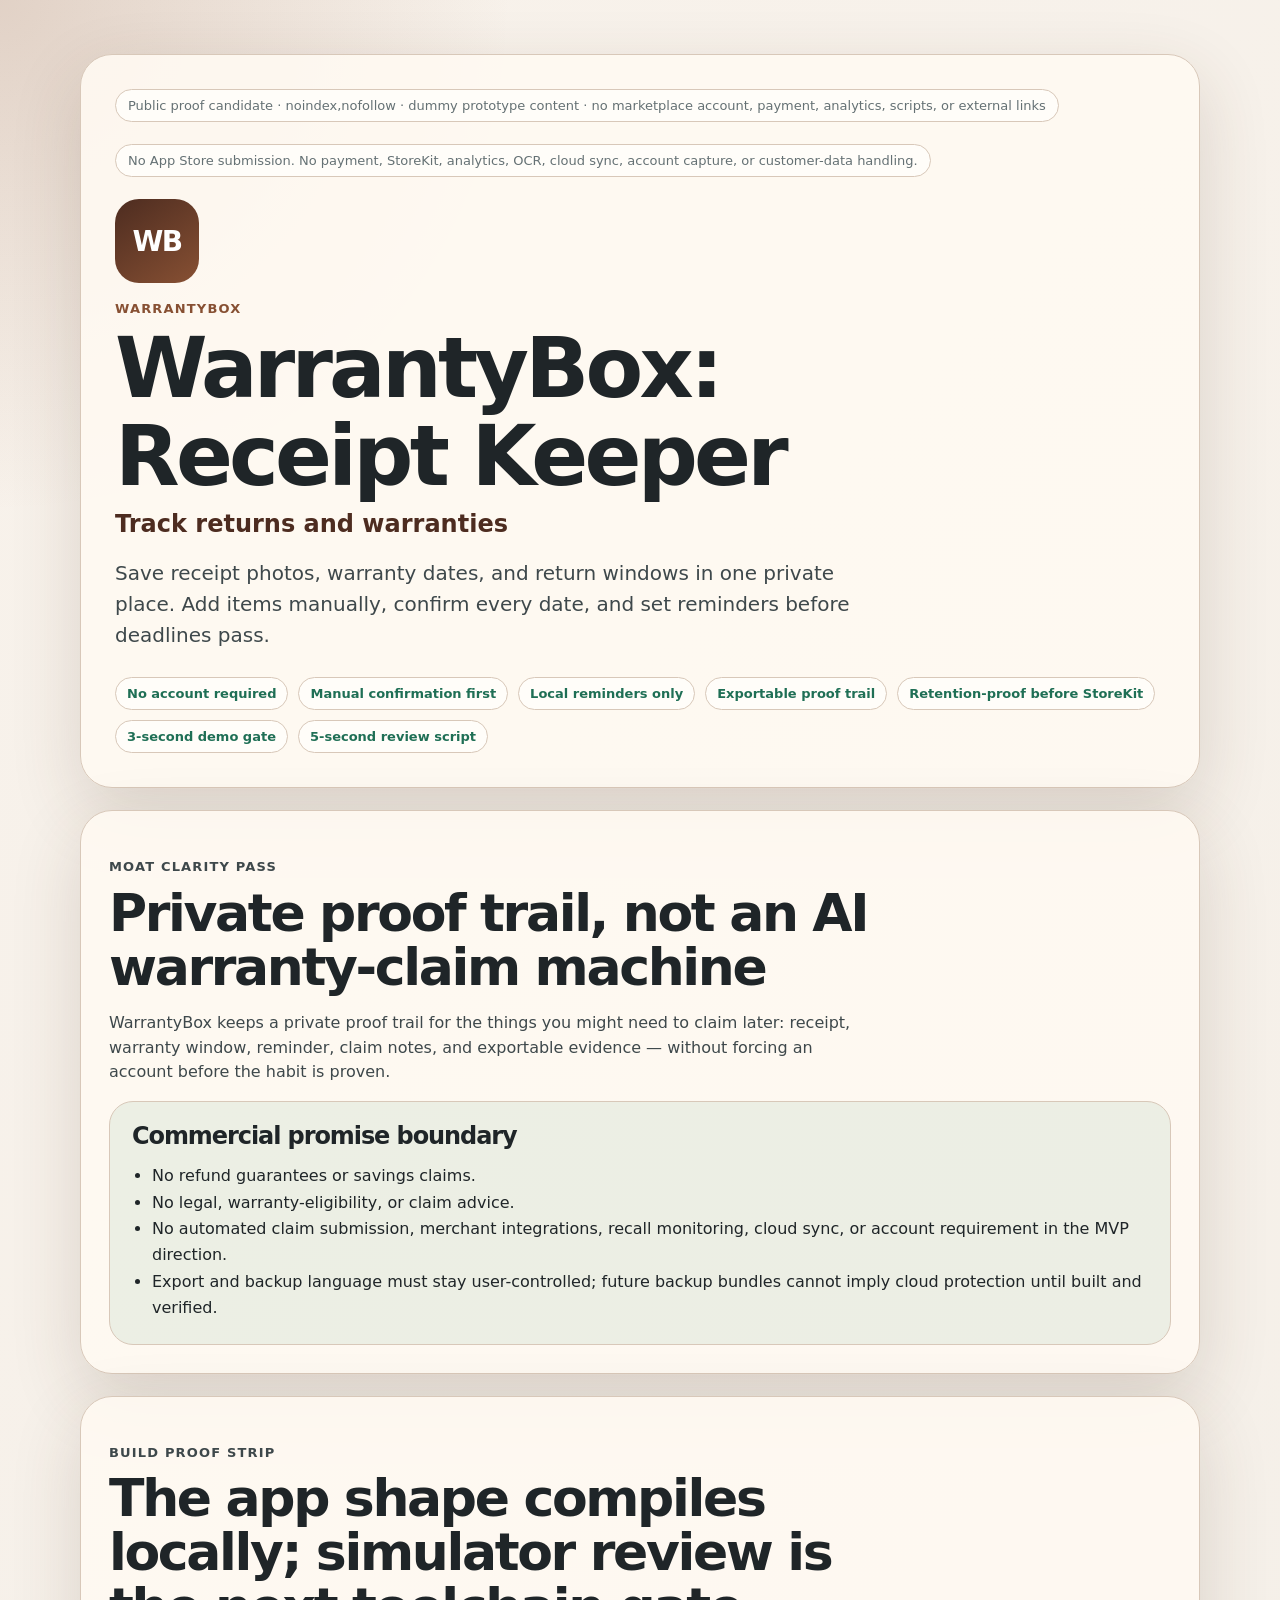
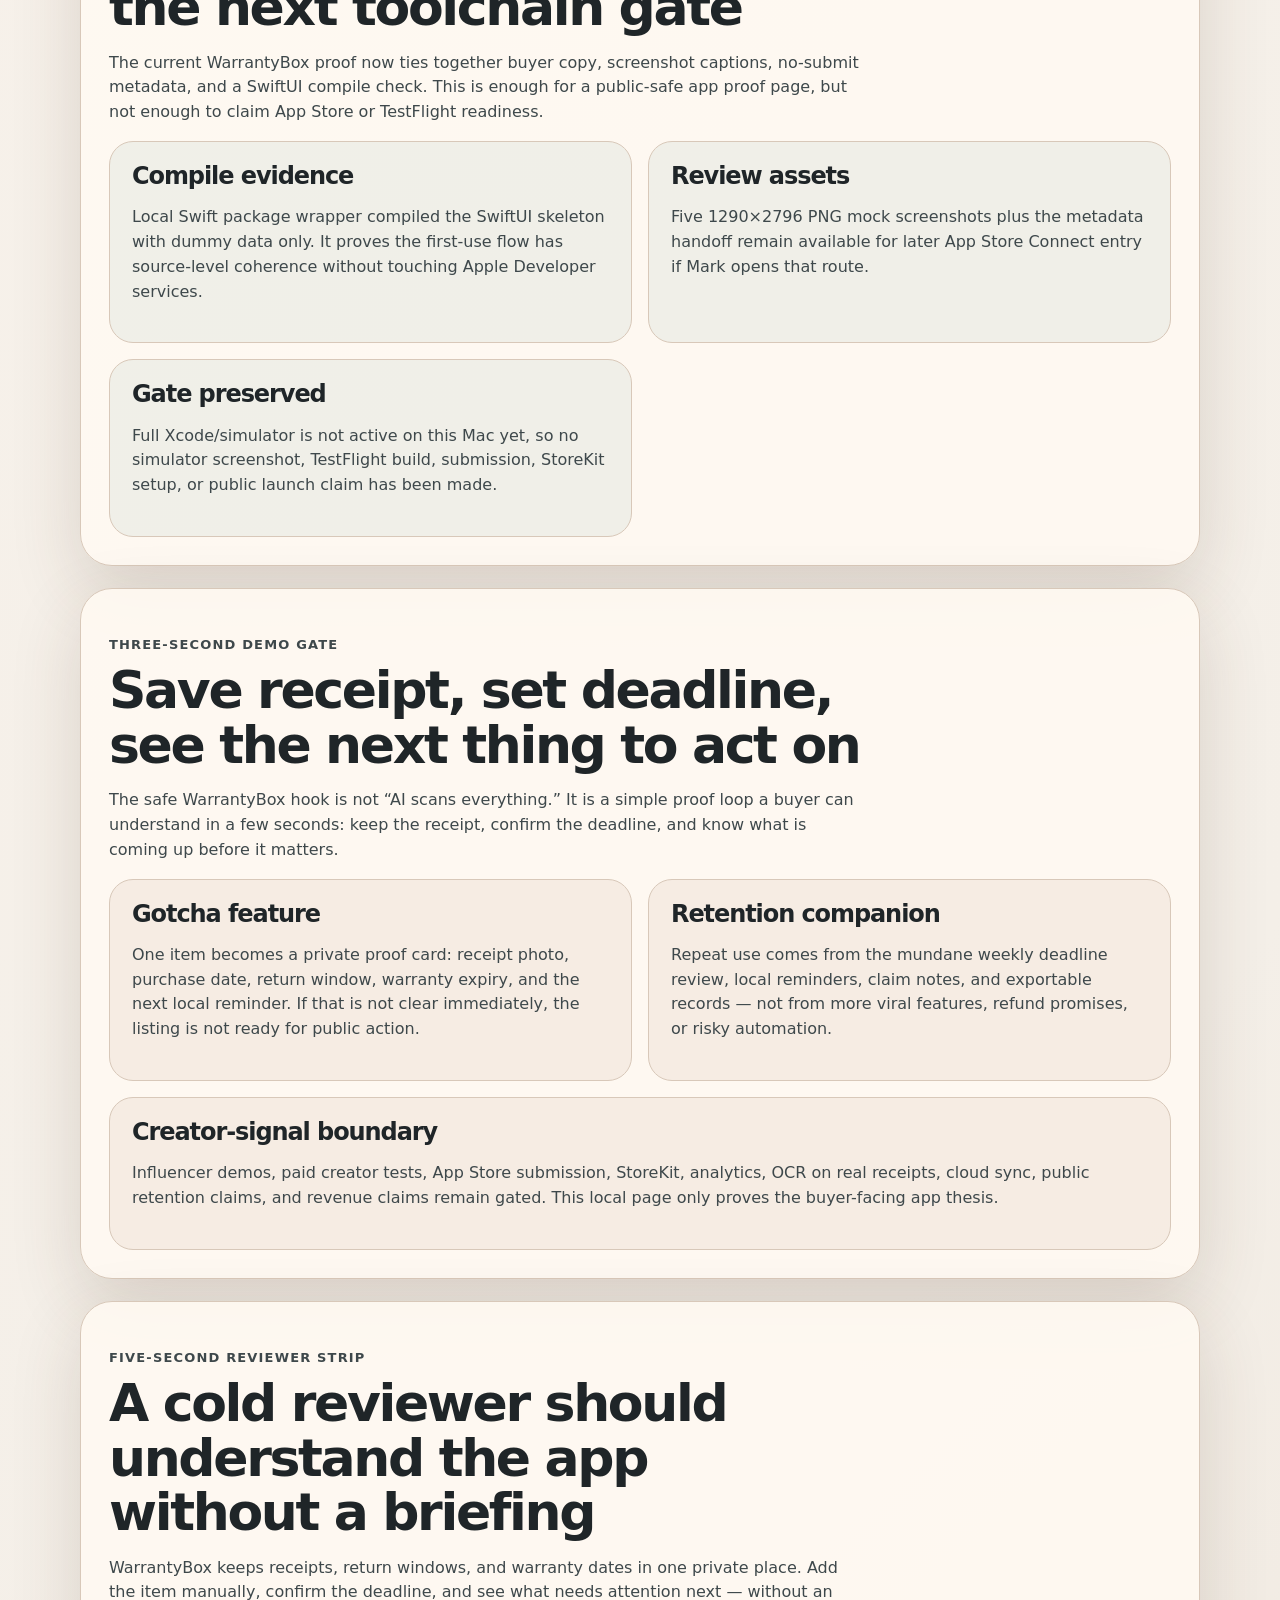
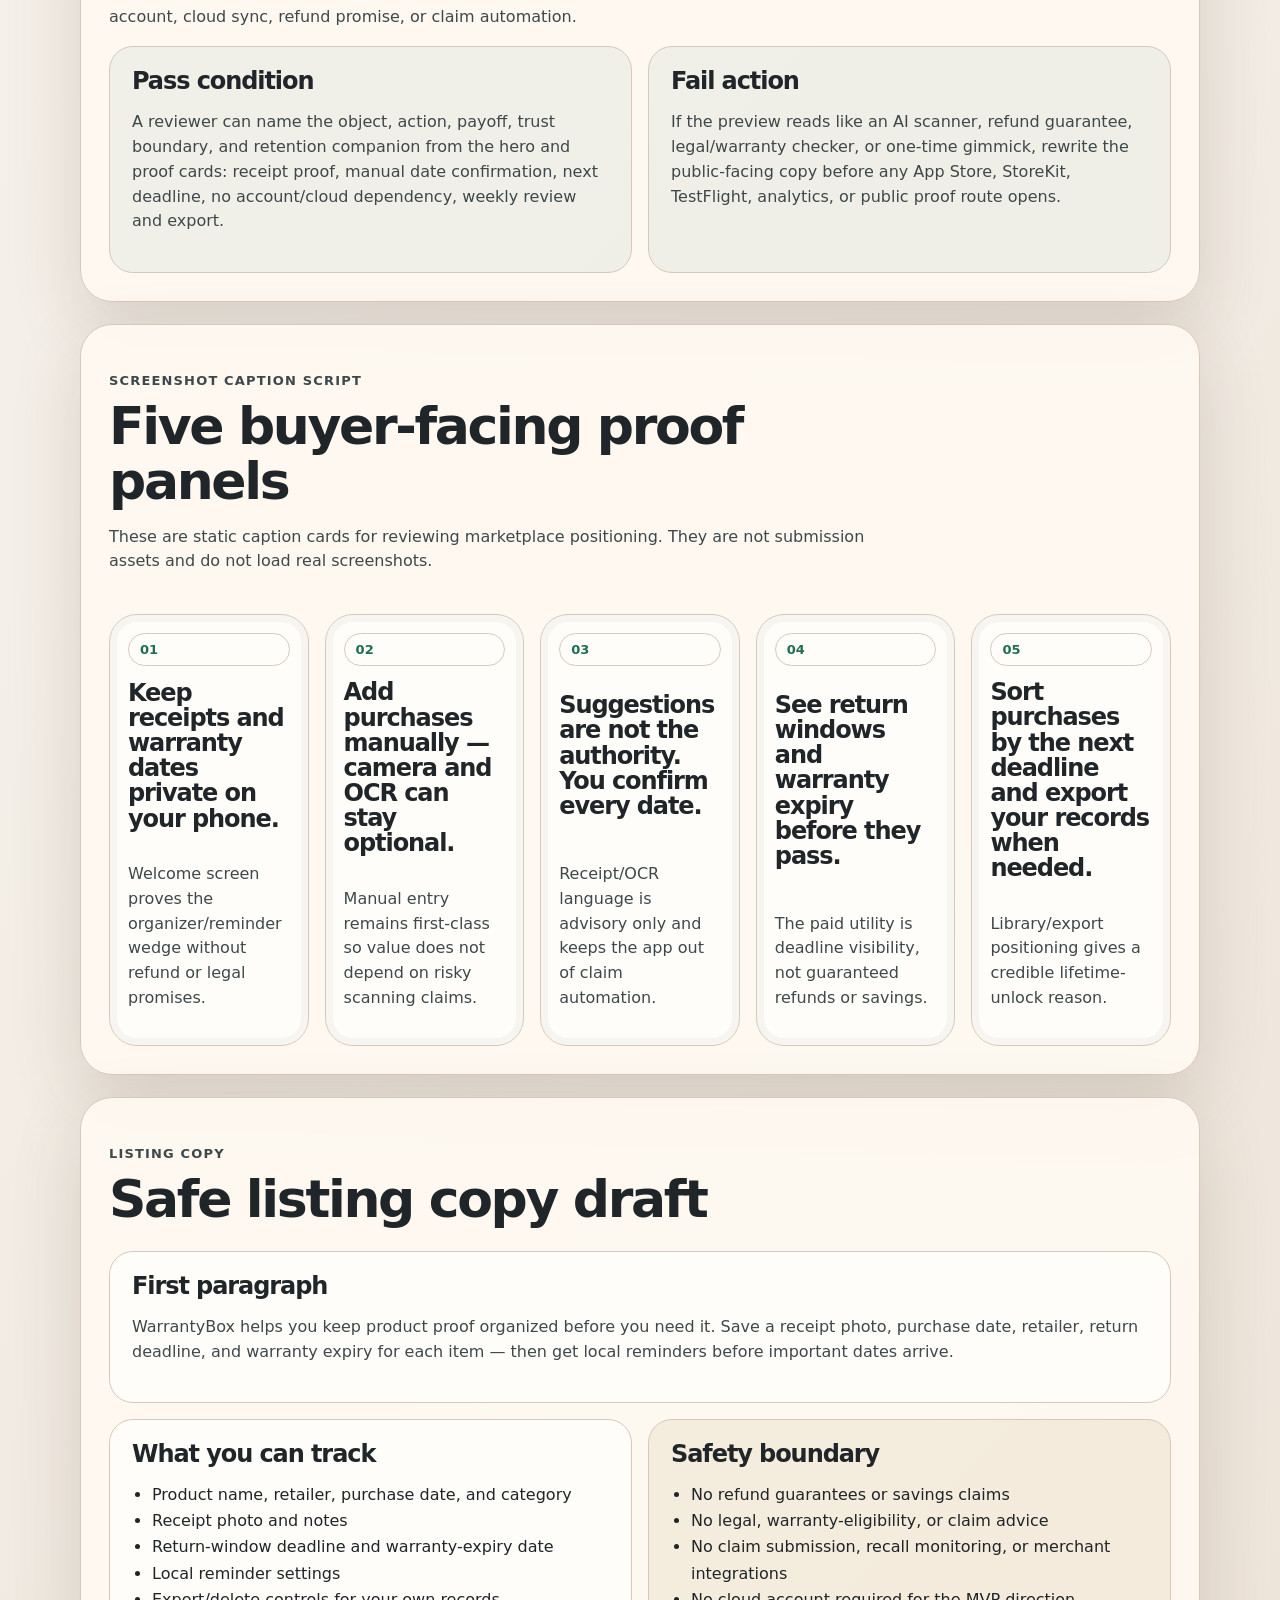
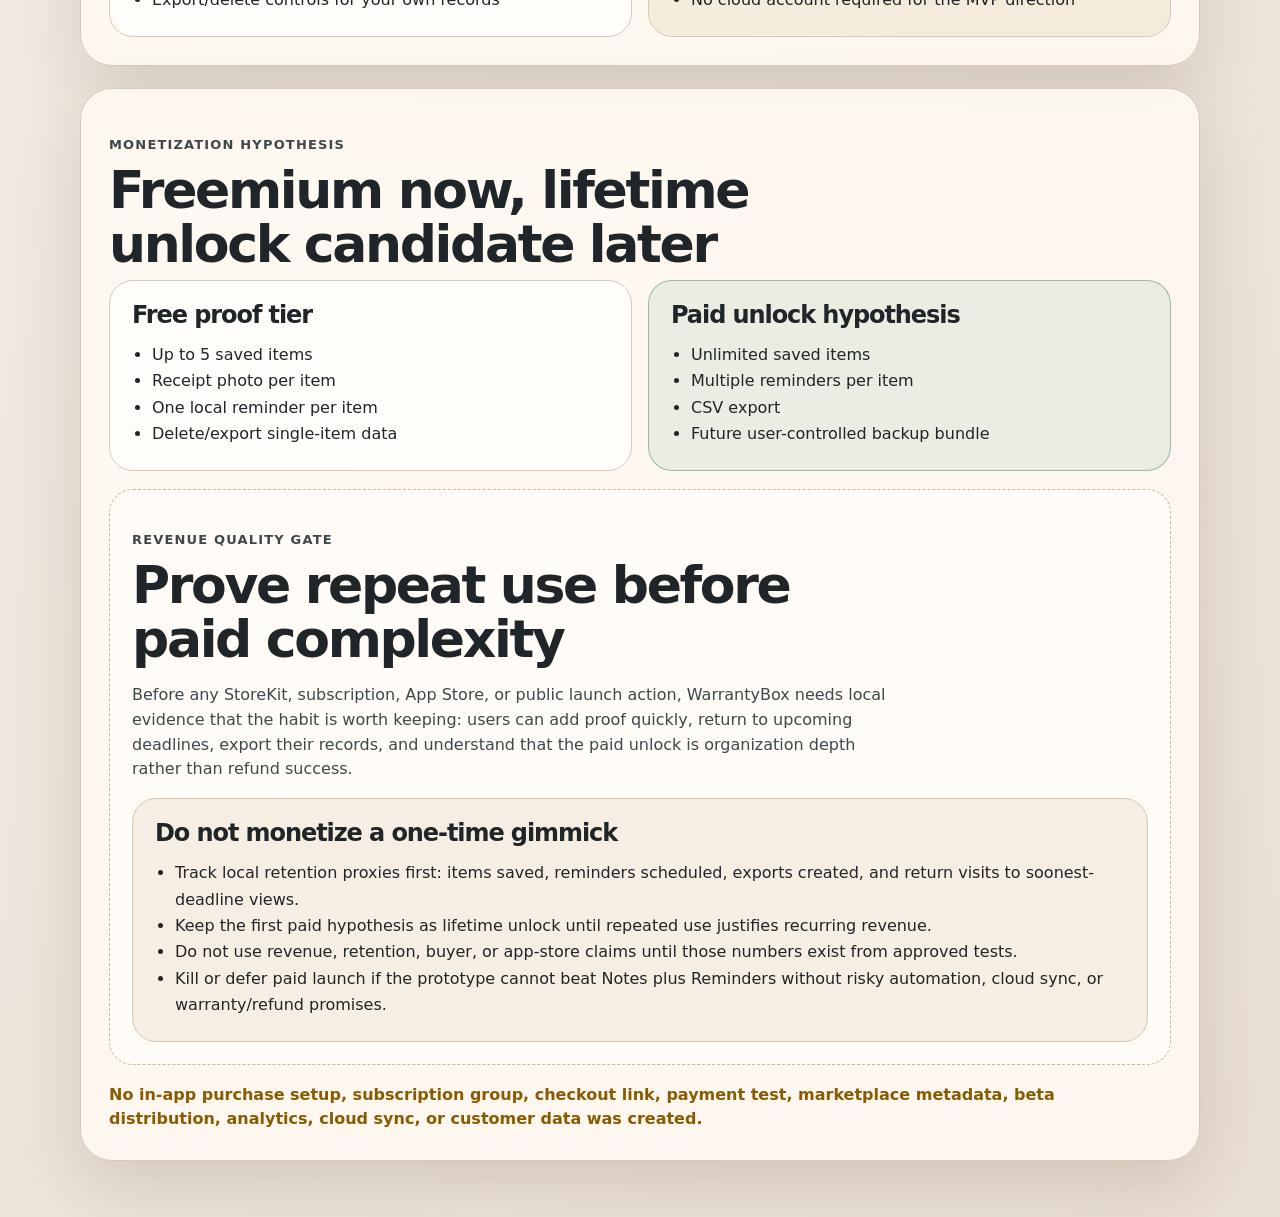
==== apps/warrantybox/index.html @ 83632fee "Add WarrantyBox public proof preview" ====
<!doctype html>
<html lang="en">
<head>
  <meta charset="utf-8">
  <meta name="viewport" content="width=device-width, initial-scale=1">
  <meta name="robots" content="noindex,nofollow">
  <title>WarrantyBox Public Proof Candidate</title>
  <link rel="stylesheet" href="styles.css">
</head>
<body>
  <main class="listing-shell" aria-label="WarrantyBox local marketplace listing preview">
    <section class="hero" aria-labelledby="hero-title">
      <p class="local-note">Public proof candidate · noindex,nofollow · dummy prototype content · no marketplace account, payment, analytics, scripts, or external links</p>
      <p class="local-note">No App Store submission. No payment, StoreKit, analytics, OCR, cloud sync, account capture, or customer-data handling.</p>
      <div class="app-icon" aria-hidden="true">WB</div>
      <p class="eyebrow">WarrantyBox</p>
      <h1 id="hero-title">WarrantyBox: Receipt Keeper</h1>
      <p class="subtitle">Track returns and warranties</p>
      <p class="promo">Save receipt photos, warranty dates, and return windows in one private place. Add items manually, confirm every date, and set reminders before deadlines pass.</p>
      <div class="trust-row" aria-label="Trust boundary">
        <span>No account required</span>
        <span>Manual confirmation first</span>
        <span>Local reminders only</span>
        <span>Exportable proof trail</span>
        <span>Retention-proof before StoreKit</span>
        <span>3-second demo gate</span>
        <span>5-second review script</span>
      </div>
    </section>

    <section class="moat-check" aria-labelledby="moat-title">
      <div class="section-heading">
        <p class="eyebrow">Moat clarity pass</p>
        <h2 id="moat-title">Private proof trail, not an AI warranty-claim machine</h2>
        <p>WarrantyBox keeps a private proof trail for the things you might need to claim later: receipt, warranty window, reminder, claim notes, and exportable evidence — without forcing an account before the habit is proven.</p>
      </div>
      <div class="copy-card wide">
        <h3>Commercial promise boundary</h3>
        <ul>
          <li>No refund guarantees or savings claims.</li>
          <li>No legal, warranty-eligibility, or claim advice.</li>
          <li>No automated claim submission, merchant integrations, recall monitoring, cloud sync, or account requirement in the MVP direction.</li>
          <li>Export and backup language must stay user-controlled; future backup bundles cannot imply cloud protection until built and verified.</li>
        </ul>
      </div>
    </section>

    <section class="build-proof" aria-labelledby="build-proof-title">
      <div class="section-heading">
        <p class="eyebrow">Build proof strip</p>
        <h2 id="build-proof-title">The app shape compiles locally; simulator review is the next toolchain gate</h2>
        <p>The current WarrantyBox proof now ties together buyer copy, screenshot captions, no-submit metadata, and a SwiftUI compile check. This is enough for a public-safe app proof page, but not enough to claim App Store or TestFlight readiness.</p>
      </div>
      <div class="proof-grid" aria-label="WarrantyBox local build proof">
        <article class="copy-card">
          <h3>Compile evidence</h3>
          <p>Local Swift package wrapper compiled the SwiftUI skeleton with dummy data only. It proves the first-use flow has source-level coherence without touching Apple Developer services.</p>
        </article>
        <article class="copy-card">
          <h3>Review assets</h3>
          <p>Five 1290×2796 PNG mock screenshots plus the metadata handoff remain available for later App Store Connect entry if Mark opens that route.</p>
        </article>
        <article class="copy-card caution">
          <h3>Gate preserved</h3>
          <p>Full Xcode/simulator is not active on this Mac yet, so no simulator screenshot, TestFlight build, submission, StoreKit setup, or public launch claim has been made.</p>
        </article>
      </div>
    </section>

    <section class="gotcha-proof" aria-labelledby="gotcha-proof-title">
      <div class="section-heading">
        <p class="eyebrow">Three-second demo gate</p>
        <h2 id="gotcha-proof-title">Save receipt, set deadline, see the next thing to act on</h2>
        <p>The safe WarrantyBox hook is not “AI scans everything.” It is a simple proof loop a buyer can understand in a few seconds: keep the receipt, confirm the deadline, and know what is coming up before it matters.</p>
      </div>
      <div class="proof-grid" aria-label="WarrantyBox gotcha feature and retention companion">
        <article class="copy-card">
          <h3>Gotcha feature</h3>
          <p>One item becomes a private proof card: receipt photo, purchase date, return window, warranty expiry, and the next local reminder. If that is not clear immediately, the listing is not ready for public action.</p>
        </article>
        <article class="copy-card">
          <h3>Retention companion</h3>
          <p>Repeat use comes from the mundane weekly deadline review, local reminders, claim notes, and exportable records — not from more viral features, refund promises, or risky automation.</p>
        </article>
        <article class="copy-card wide caution">
          <h3>Creator-signal boundary</h3>
          <p>Influencer demos, paid creator tests, App Store submission, StoreKit, analytics, OCR on real receipts, cloud sync, public retention claims, and revenue claims remain gated. This local page only proves the buyer-facing app thesis.</p>
        </article>
      </div>
    </section>

    <section class="reviewer-proof" aria-labelledby="reviewer-proof-title">
      <div class="section-heading">
        <p class="eyebrow">Five-second reviewer strip</p>
        <h2 id="reviewer-proof-title">A cold reviewer should understand the app without a briefing</h2>
        <p>WarrantyBox keeps receipts, return windows, and warranty dates in one private place. Add the item manually, confirm the deadline, and see what needs attention next — without an account, cloud sync, refund promise, or claim automation.</p>
      </div>
      <div class="proof-grid" aria-label="WarrantyBox five-second comprehension check">
        <article class="copy-card">
          <h3>Pass condition</h3>
          <p>A reviewer can name the object, action, payoff, trust boundary, and retention companion from the hero and proof cards: receipt proof, manual date confirmation, next deadline, no account/cloud dependency, weekly review and export.</p>
        </article>
        <article class="copy-card caution">
          <h3>Fail action</h3>
          <p>If the preview reads like an AI scanner, refund guarantee, legal/warranty checker, or one-time gimmick, rewrite the public-facing copy before any App Store, StoreKit, TestFlight, analytics, or public proof route opens.</p>
        </article>
      </div>
    </section>

    <section class="preview-grid" aria-labelledby="screens-title">
      <div class="section-heading">
        <p class="eyebrow">Screenshot caption script</p>
        <h2 id="screens-title">Five buyer-facing proof panels</h2>
        <p>These are static caption cards for reviewing marketplace positioning. They are not submission assets and do not load real screenshots.</p>
      </div>

      <article class="phone-frame">
        <span class="screen-number">01</span>
        <h3>Keep receipts and warranty dates private on your phone.</h3>
        <p>Welcome screen proves the organizer/reminder wedge without refund or legal promises.</p>
      </article>

      <article class="phone-frame">
        <span class="screen-number">02</span>
        <h3>Add purchases manually — camera and OCR can stay optional.</h3>
        <p>Manual entry remains first-class so value does not depend on risky scanning claims.</p>
      </article>

      <article class="phone-frame">
        <span class="screen-number">03</span>
        <h3>Suggestions are not the authority. You confirm every date.</h3>
        <p>Receipt/OCR language is advisory only and keeps the app out of claim automation.</p>
      </article>

      <article class="phone-frame">
        <span class="screen-number">04</span>
        <h3>See return windows and warranty expiry before they pass.</h3>
        <p>The paid utility is deadline visibility, not guaranteed refunds or savings.</p>
      </article>

      <article class="phone-frame">
        <span class="screen-number">05</span>
        <h3>Sort purchases by the next deadline and export your records when needed.</h3>
        <p>Library/export positioning gives a credible lifetime-unlock reason.</p>
      </article>
    </section>

    <section class="copy-panels" aria-labelledby="copy-title">
      <div class="section-heading">
        <p class="eyebrow">Listing copy</p>
        <h2 id="copy-title">Safe listing copy draft</h2>
      </div>
      <article class="copy-card wide">
        <h3>First paragraph</h3>
        <p>WarrantyBox helps you keep product proof organized before you need it. Save a receipt photo, purchase date, retailer, return deadline, and warranty expiry for each item — then get local reminders before important dates arrive.</p>
      </article>
      <article class="copy-card">
        <h3>What you can track</h3>
        <ul>
          <li>Product name, retailer, purchase date, and category</li>
          <li>Receipt photo and notes</li>
          <li>Return-window deadline and warranty-expiry date</li>
          <li>Local reminder settings</li>
          <li>Export/delete controls for your own records</li>
        </ul>
      </article>
      <article class="copy-card caution">
        <h3>Safety boundary</h3>
        <ul>
          <li>No refund guarantees or savings claims</li>
          <li>No legal, warranty-eligibility, or claim advice</li>
          <li>No claim submission, recall monitoring, or merchant integrations</li>
          <li>No cloud account required for the MVP direction</li>
        </ul>
      </article>
    </section>

    <section class="monetization" aria-labelledby="money-title">
      <div class="section-heading">
        <p class="eyebrow">Monetization hypothesis</p>
        <h2 id="money-title">Freemium now, lifetime unlock candidate later</h2>
      </div>
      <div class="tier-grid">
        <article class="tier-card">
          <h3>Free proof tier</h3>
          <ul>
            <li>Up to 5 saved items</li>
            <li>Receipt photo per item</li>
            <li>One local reminder per item</li>
            <li>Delete/export single-item data</li>
          </ul>
        </article>
        <article class="tier-card paid">
          <h3>Paid unlock hypothesis</h3>
          <ul>
            <li>Unlimited saved items</li>
            <li>Multiple reminders per item</li>
            <li>CSV export</li>
            <li>Future user-controlled backup bundle</li>
          </ul>
        </article>
      </div>
      <div class="revenue-quality" aria-labelledby="revenue-quality-title">
        <div class="section-heading">
          <p class="eyebrow">Revenue quality gate</p>
          <h2 id="revenue-quality-title">Prove repeat use before paid complexity</h2>
          <p>Before any StoreKit, subscription, App Store, or public launch action, WarrantyBox needs local evidence that the habit is worth keeping: users can add proof quickly, return to upcoming deadlines, export their records, and understand that the paid unlock is organization depth rather than refund success.</p>
        </div>
        <article class="copy-card wide caution">
          <h3>Do not monetize a one-time gimmick</h3>
          <ul>
            <li>Track local retention proxies first: items saved, reminders scheduled, exports created, and return visits to soonest-deadline views.</li>
            <li>Keep the first paid hypothesis as lifetime unlock until repeated use justifies recurring revenue.</li>
            <li>Do not use revenue, retention, buyer, or app-store claims until those numbers exist from approved tests.</li>
            <li>Kill or defer paid launch if the prototype cannot beat Notes plus Reminders without risky automation, cloud sync, or warranty/refund promises.</li>
          </ul>
        </article>
      </div>
      <p class="hard-stop">No in-app purchase setup, subscription group, checkout link, payment test, marketplace metadata, beta distribution, analytics, cloud sync, or customer data was created.</p>
    </section>
  </main>
</body>
</html>
---- apps/warrantybox/styles.css ----
:root {
  --bg: #f4efe8;
  --ink: #1f2528;
  --muted: #657174;
  --card: #fffaf2;
  --line: #d8c8b9;
  --accent: #875033;
  --accent-dark: #4d2c20;
  --safe: #1f6f55;
  --warn: #8a5a00;
  --shadow: rgba(74, 49, 31, 0.16);
  font-family: Inter, ui-sans-serif, system-ui, -apple-system, BlinkMacSystemFont, "Segoe UI", sans-serif;
}

* { box-sizing: border-box; }

body {
  margin: 0;
  color: var(--ink);
  background:
    radial-gradient(circle at top left, rgba(135, 80, 51, 0.20), transparent 32rem),
    linear-gradient(135deg, #f8f2eb 0%, var(--bg) 52%, #eadfd3 100%);
}

.listing-shell {
  width: min(1120px, calc(100% - 32px));
  margin: 0 auto;
  padding: 32px 0 56px;
}

.hero,
.moat-check,
.build-proof,
.gotcha-proof,
.reviewer-proof,
.preview-grid,
.copy-panels,
.monetization {
  margin-top: 22px;
  border: 1px solid var(--line);
  border-radius: 32px;
  background: rgba(255, 250, 242, 0.90);
  box-shadow: 0 24px 70px var(--shadow);
}

.hero { padding: 34px; }
.moat-check,
.build-proof,
.gotcha-proof,
.reviewer-proof,
.preview-grid,
.copy-panels,
.monetization { padding: 28px; }

.local-note {
  display: inline-block;
  margin: 0 0 22px;
  padding: 8px 12px;
  border: 1px solid var(--line);
  border-radius: 999px;
  color: var(--muted);
  background: #fffdf9;
  font-size: 13px;
}

.app-icon {
  display: grid;
  place-items: center;
  width: 84px;
  height: 84px;
  border-radius: 24px;
  color: #fff;
  background: linear-gradient(145deg, var(--accent-dark), var(--accent));
  font-weight: 900;
  font-size: 28px;
  letter-spacing: -0.06em;
}

.eyebrow {
  margin: 18px 0 8px;
  color: var(--accent);
  font-size: 13px;
  font-weight: 900;
  letter-spacing: 0.09em;
  text-transform: uppercase;
}

h1, h2, h3 { letter-spacing: -0.045em; line-height: 1.05; }
h1 { max-width: 780px; margin: 0; font-size: clamp(44px, 8vw, 84px); }
h2 { margin: 0; font-size: clamp(30px, 5vw, 52px); }
h3 { margin: 0; font-size: 24px; }

.subtitle {
  margin: 10px 0 0;
  color: var(--accent-dark);
  font-size: 24px;
  font-weight: 800;
}

.promo,
.section-heading p,
.phone-frame p,
.copy-card p,
.hard-stop {
  color: #3e484b;
  line-height: 1.55;
}

.promo { max-width: 780px; font-size: 20px; }

.trust-row {
  display: flex;
  flex-wrap: wrap;
  gap: 10px;
  margin-top: 26px;
}

.trust-row span,
.screen-number {
  display: inline-block;
  padding: 8px 11px;
  border: 1px solid var(--line);
  border-radius: 999px;
  color: var(--safe);
  background: #fffdf9;
  font-size: 13px;
  font-weight: 800;
}

.section-heading { grid-column: 1 / -1; max-width: 760px; margin-bottom: 8px; }

.preview-grid {
  display: grid;
  grid-template-columns: repeat(5, minmax(150px, 1fr));
  gap: 16px;
}

.phone-frame {
  min-height: 360px;
  display: flex;
  flex-direction: column;
  justify-content: space-between;
  gap: 14px;
  padding: 18px;
  border: 1px solid var(--line);
  border-radius: 28px;
  background: #fffdf9;
  box-shadow: inset 0 0 0 7px rgba(31, 37, 40, 0.035);
}

.copy-panels,
.proof-grid,
.tier-grid {
  display: grid;
  grid-template-columns: repeat(2, minmax(0, 1fr));
  gap: 16px;
}

.copy-card,
.tier-card {
  padding: 22px;
  border: 1px solid var(--line);
  border-radius: 24px;
  background: #fffdf9;
}

.copy-card.wide { grid-column: 1 / -1; }
.copy-card.caution { background: rgba(138, 90, 0, 0.08); }
.moat-check .copy-card { background: rgba(31, 111, 85, 0.08); }
.build-proof .copy-card { background: rgba(31, 111, 85, 0.06); }
.gotcha-proof .copy-card { background: rgba(135, 80, 51, 0.07); }
.reviewer-proof .copy-card { background: rgba(31, 111, 85, 0.06); }
.tier-card.paid { border-color: rgba(31, 111, 85, 0.40); background: rgba(31, 111, 85, 0.08); }
.revenue-quality {
  margin-top: 18px;
  padding: 22px;
  border: 1px dashed rgba(138, 90, 0, 0.42);
  border-radius: 24px;
  background: rgba(255, 253, 249, 0.70);
}

ul { margin: 14px 0 0; padding-left: 20px; line-height: 1.65; }
.hard-stop { margin: 18px 0 0; color: var(--warn); font-weight: 800; }

@media (max-width: 900px) {
  .preview-grid,
  .copy-panels,
  .proof-grid,
  .tier-grid { grid-template-columns: 1fr; }
  .phone-frame { min-height: auto; }
}
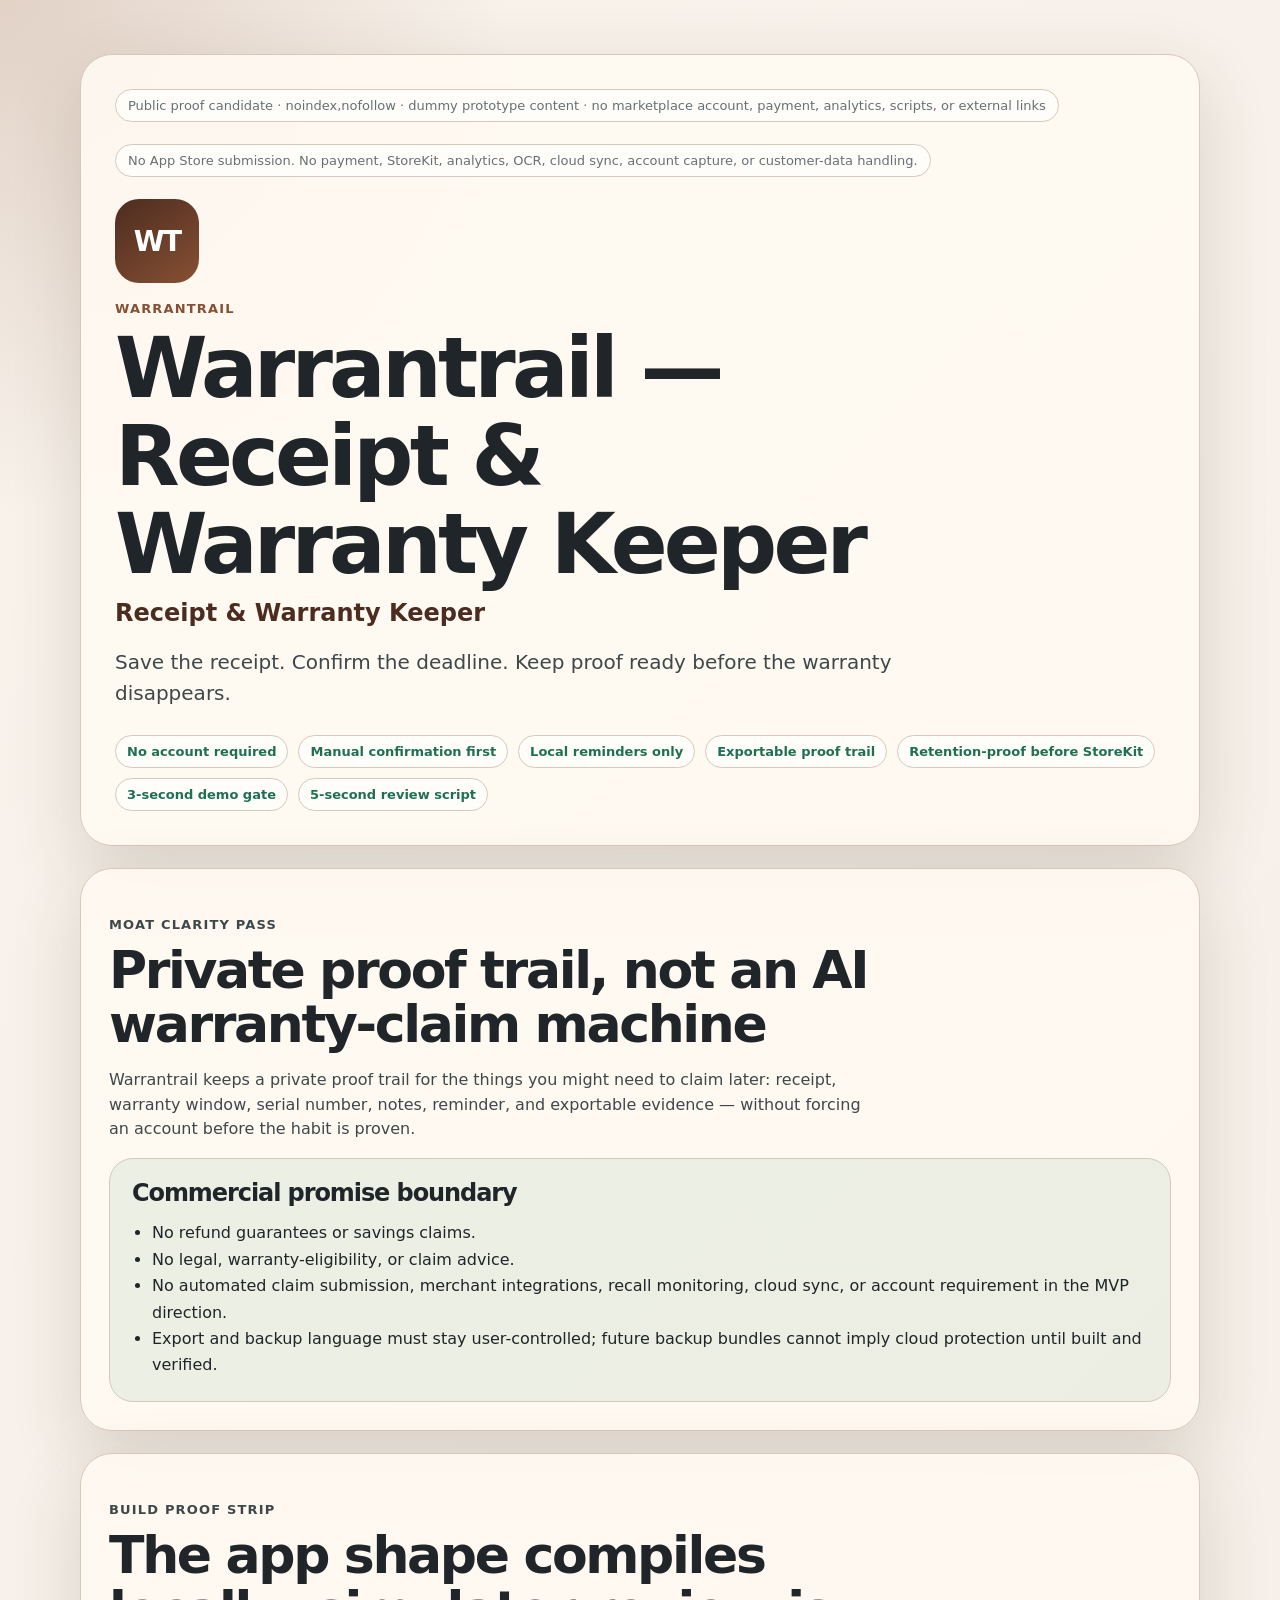
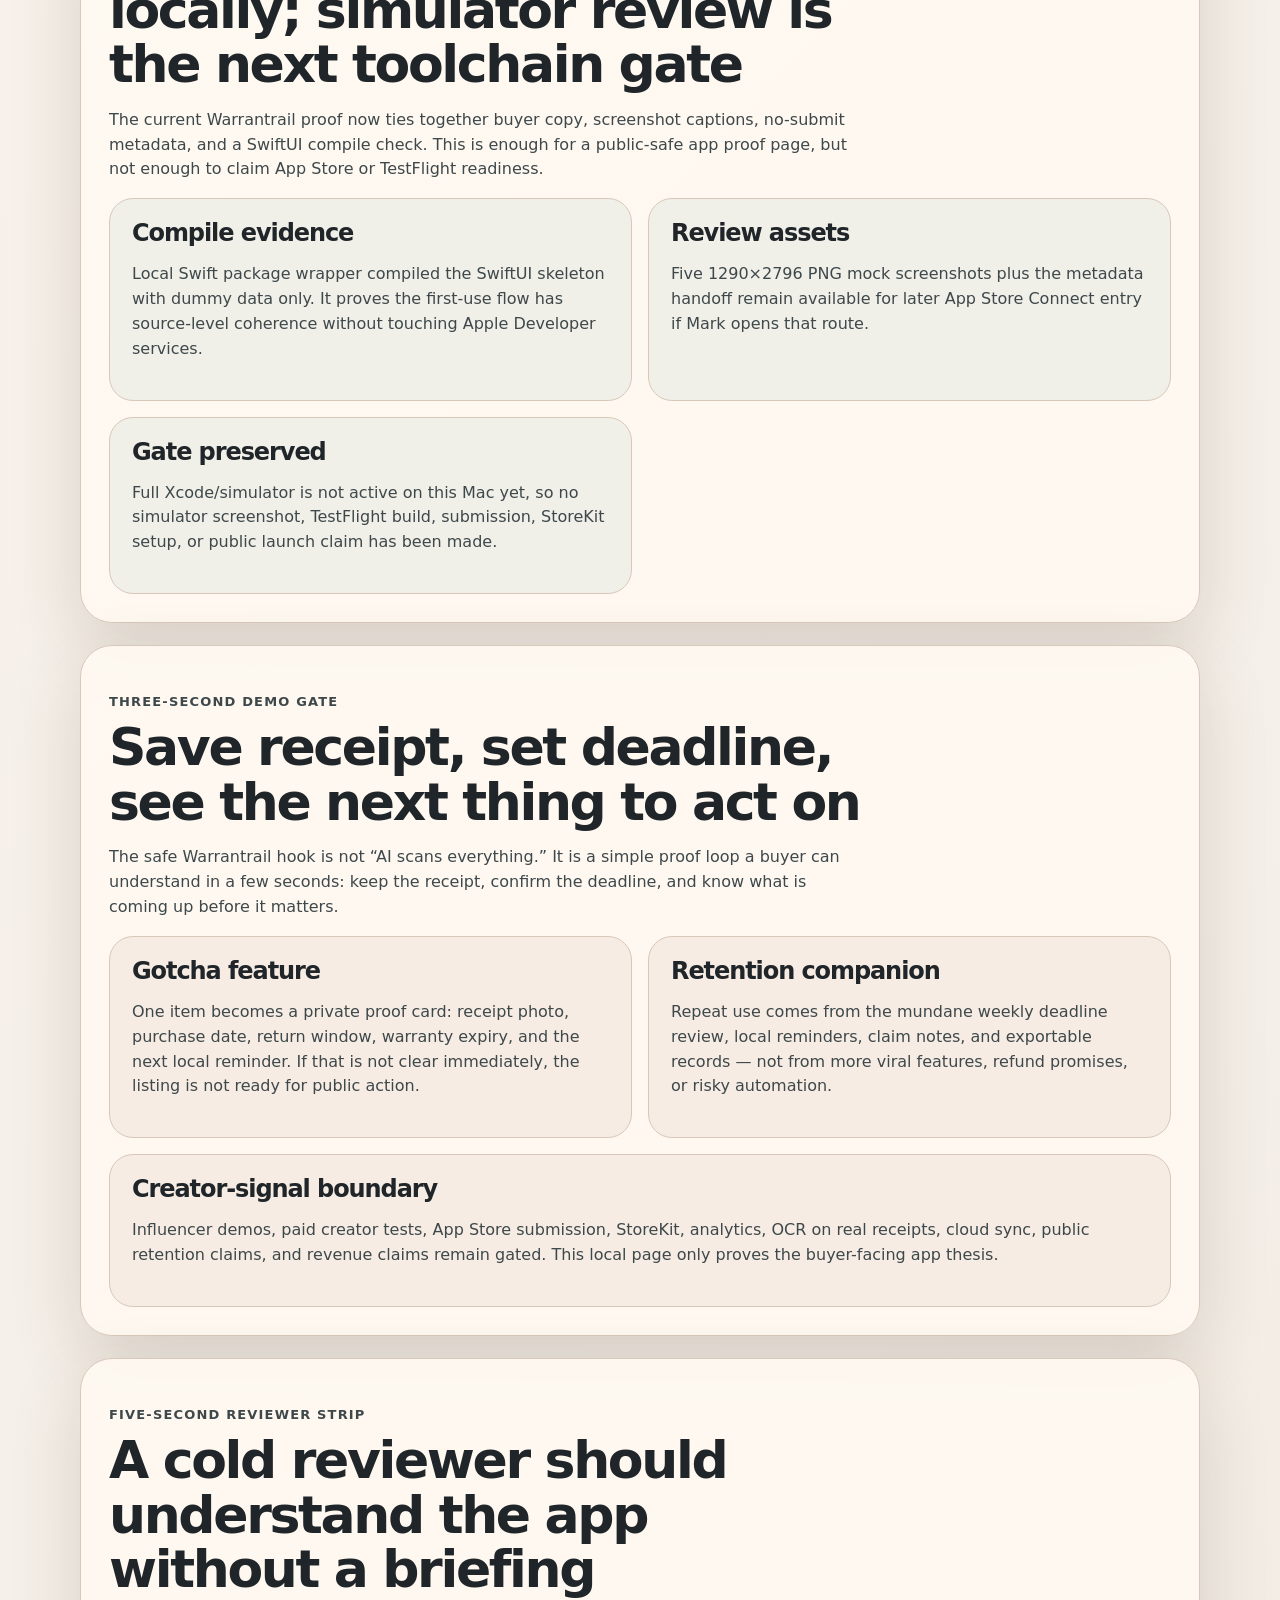
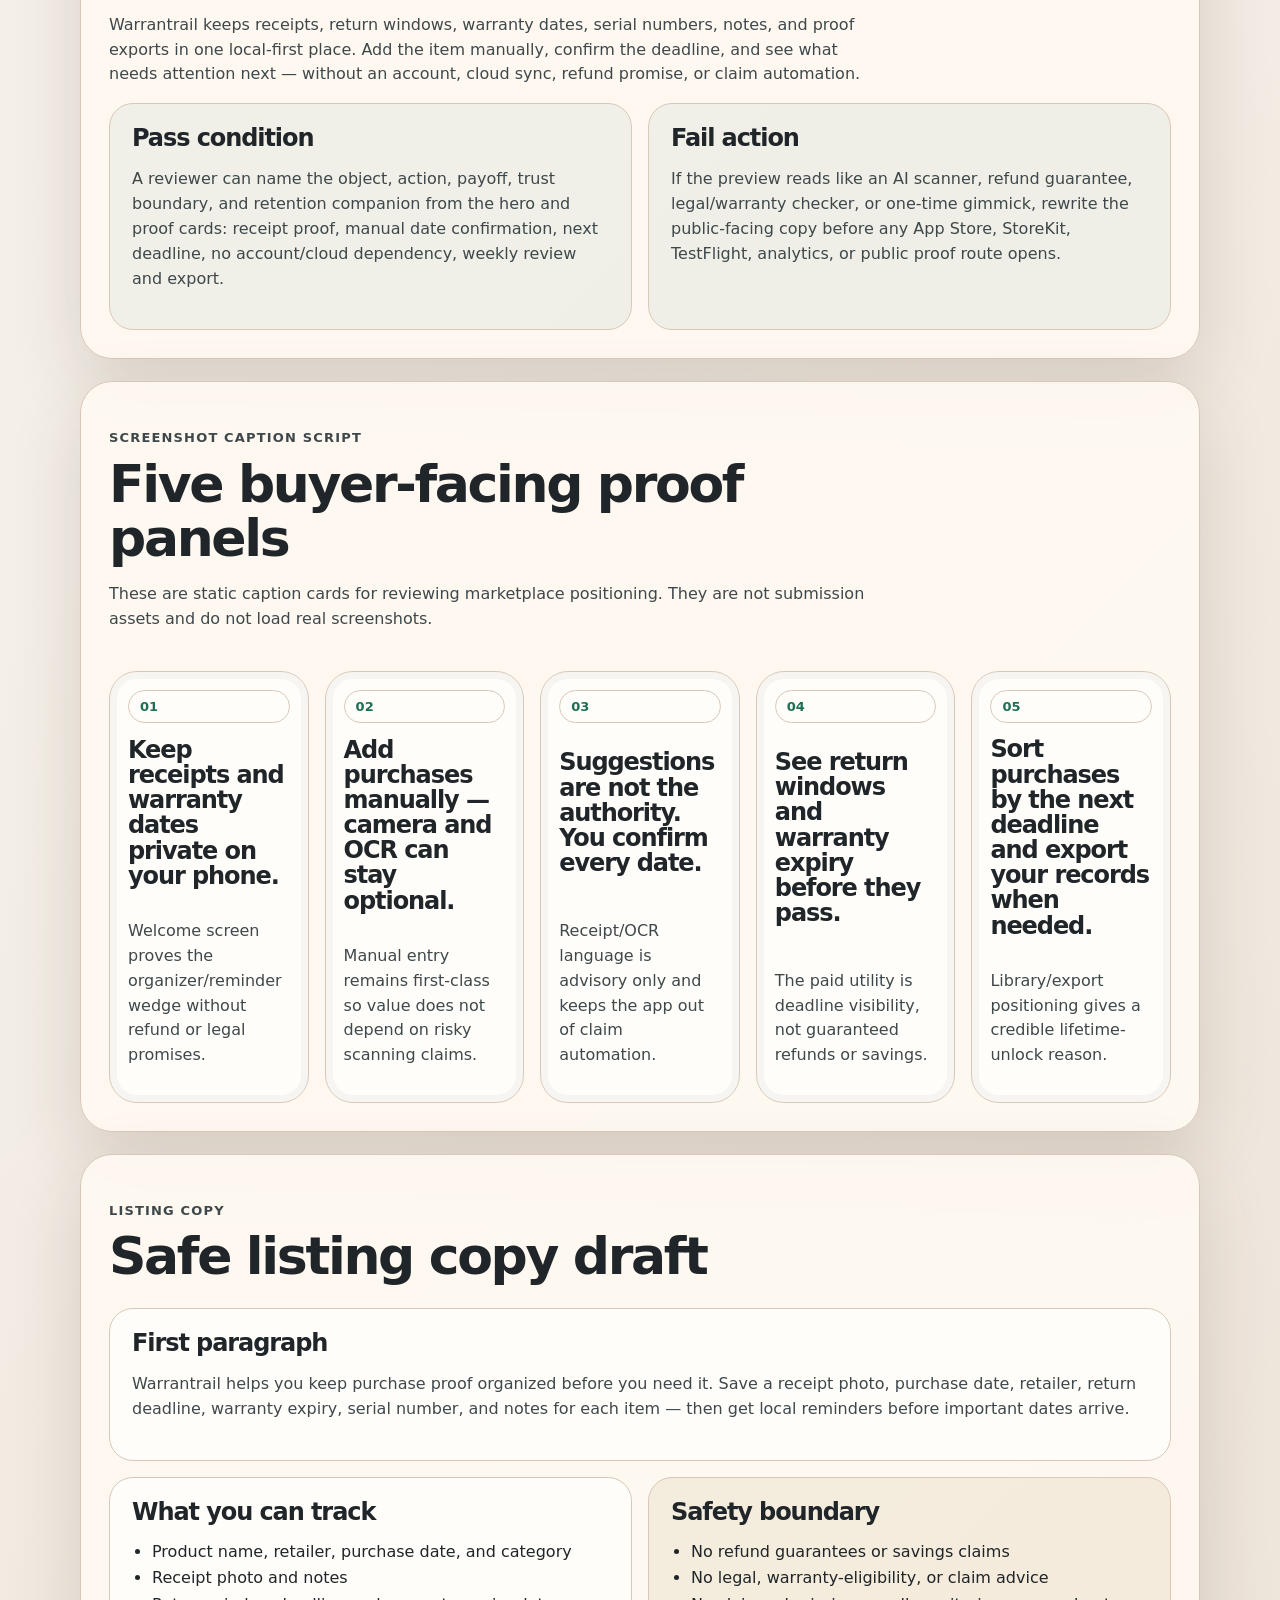
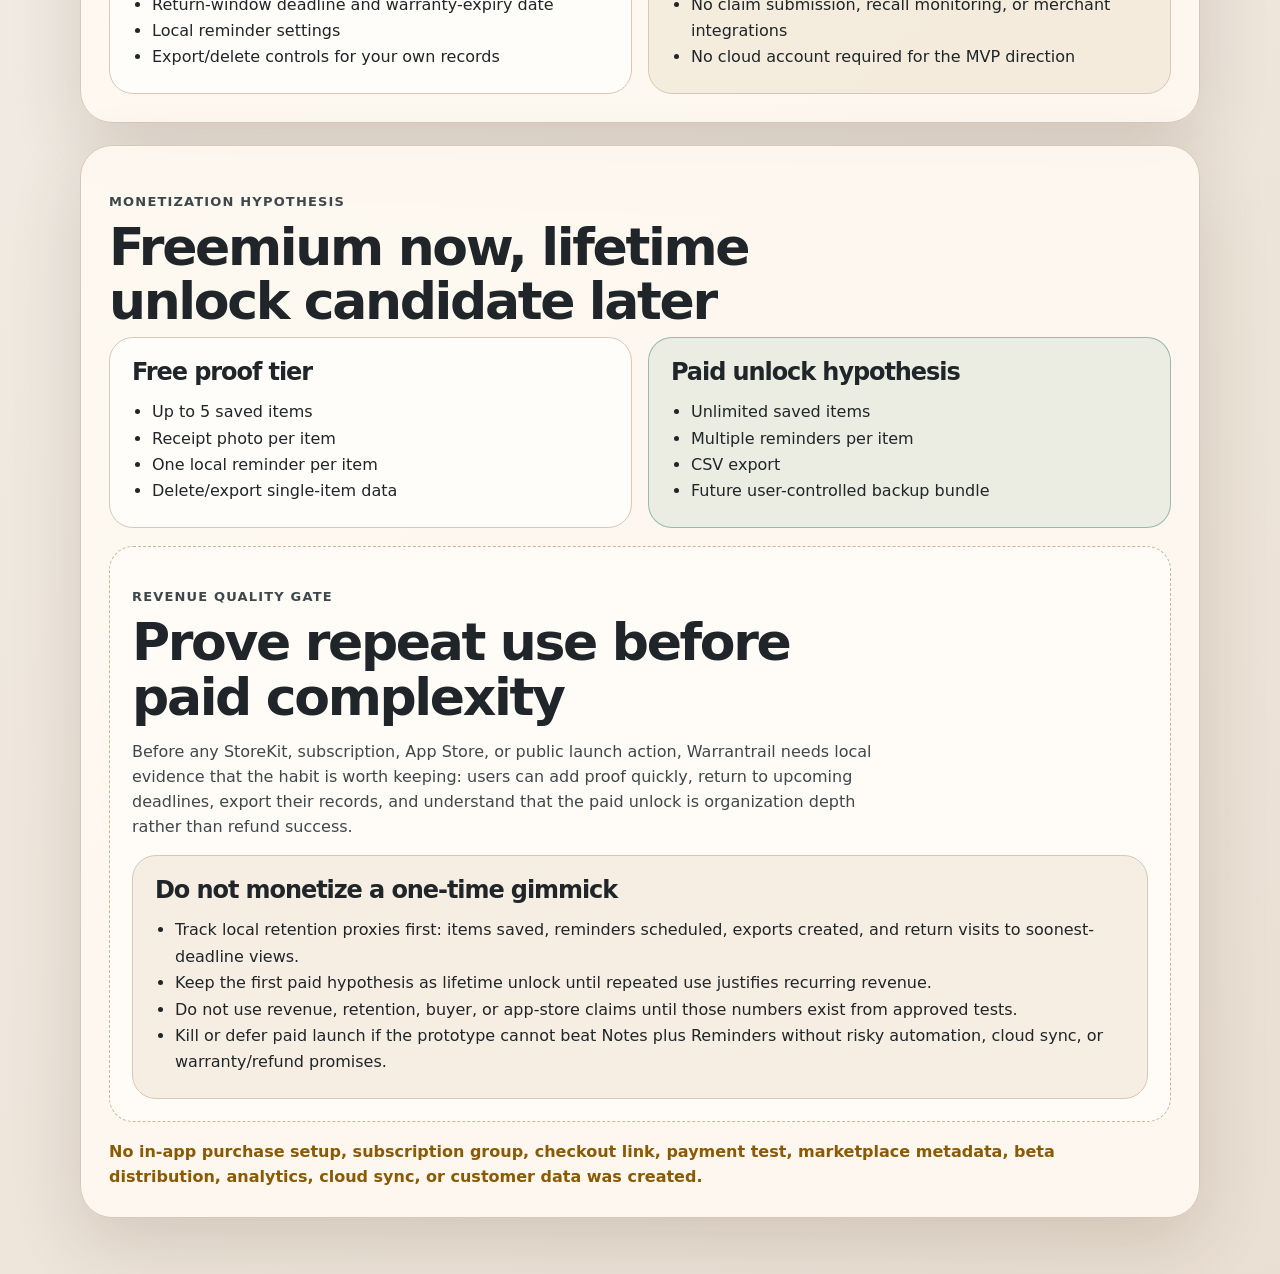
==== commit f35742e9: "Update Warrantrail public proof page" ====
--- a/apps/warrantybox/index.html
+++ b/apps/warrantybox/index.html
@@ -4,19 +4,19 @@
   <meta charset="utf-8">
   <meta name="viewport" content="width=device-width, initial-scale=1">
   <meta name="robots" content="noindex,nofollow">
-  <title>WarrantyBox Public Proof Candidate</title>
+  <title>Warrantrail Public Proof Candidate</title>
   <link rel="stylesheet" href="styles.css">
 </head>
 <body>
-  <main class="listing-shell" aria-label="WarrantyBox local marketplace listing preview">
+  <main class="listing-shell" aria-label="Warrantrail local marketplace listing preview">
     <section class="hero" aria-labelledby="hero-title">
       <p class="local-note">Public proof candidate · noindex,nofollow · dummy prototype content · no marketplace account, payment, analytics, scripts, or external links</p>
       <p class="local-note">No App Store submission. No payment, StoreKit, analytics, OCR, cloud sync, account capture, or customer-data handling.</p>
-      <div class="app-icon" aria-hidden="true">WB</div>
-      <p class="eyebrow">WarrantyBox</p>
-      <h1 id="hero-title">WarrantyBox: Receipt Keeper</h1>
-      <p class="subtitle">Track returns and warranties</p>
-      <p class="promo">Save receipt photos, warranty dates, and return windows in one private place. Add items manually, confirm every date, and set reminders before deadlines pass.</p>
+      <div class="app-icon" aria-hidden="true">WT</div>
+      <p class="eyebrow">Warrantrail</p>
+      <h1 id="hero-title">Warrantrail — Receipt &amp; Warranty Keeper</h1>
+      <p class="subtitle">Receipt &amp; Warranty Keeper</p>
+      <p class="promo">Save the receipt. Confirm the deadline. Keep proof ready before the warranty disappears.</p>
       <div class="trust-row" aria-label="Trust boundary">
         <span>No account required</span>
         <span>Manual confirmation first</span>
@@ -32,7 +32,7 @@
       <div class="section-heading">
         <p class="eyebrow">Moat clarity pass</p>
         <h2 id="moat-title">Private proof trail, not an AI warranty-claim machine</h2>
-        <p>WarrantyBox keeps a private proof trail for the things you might need to claim later: receipt, warranty window, reminder, claim notes, and exportable evidence — without forcing an account before the habit is proven.</p>
+        <p>Warrantrail keeps a private proof trail for the things you might need to claim later: receipt, warranty window, serial number, notes, reminder, and exportable evidence — without forcing an account before the habit is proven.</p>
       </div>
       <div class="copy-card wide">
         <h3>Commercial promise boundary</h3>
@@ -49,9 +49,9 @@
       <div class="section-heading">
         <p class="eyebrow">Build proof strip</p>
         <h2 id="build-proof-title">The app shape compiles locally; simulator review is the next toolchain gate</h2>
-        <p>The current WarrantyBox proof now ties together buyer copy, screenshot captions, no-submit metadata, and a SwiftUI compile check. This is enough for a public-safe app proof page, but not enough to claim App Store or TestFlight readiness.</p>
-      </div>
-      <div class="proof-grid" aria-label="WarrantyBox local build proof">
+        <p>The current Warrantrail proof now ties together buyer copy, screenshot captions, no-submit metadata, and a SwiftUI compile check. This is enough for a public-safe app proof page, but not enough to claim App Store or TestFlight readiness.</p>
+      </div>
+      <div class="proof-grid" aria-label="Warrantrail local build proof">
         <article class="copy-card">
           <h3>Compile evidence</h3>
           <p>Local Swift package wrapper compiled the SwiftUI skeleton with dummy data only. It proves the first-use flow has source-level coherence without touching Apple Developer services.</p>
@@ -71,9 +71,9 @@
       <div class="section-heading">
         <p class="eyebrow">Three-second demo gate</p>
         <h2 id="gotcha-proof-title">Save receipt, set deadline, see the next thing to act on</h2>
-        <p>The safe WarrantyBox hook is not “AI scans everything.” It is a simple proof loop a buyer can understand in a few seconds: keep the receipt, confirm the deadline, and know what is coming up before it matters.</p>
-      </div>
-      <div class="proof-grid" aria-label="WarrantyBox gotcha feature and retention companion">
+        <p>The safe Warrantrail hook is not “AI scans everything.” It is a simple proof loop a buyer can understand in a few seconds: keep the receipt, confirm the deadline, and know what is coming up before it matters.</p>
+      </div>
+      <div class="proof-grid" aria-label="Warrantrail gotcha feature and retention companion">
         <article class="copy-card">
           <h3>Gotcha feature</h3>
           <p>One item becomes a private proof card: receipt photo, purchase date, return window, warranty expiry, and the next local reminder. If that is not clear immediately, the listing is not ready for public action.</p>
@@ -93,9 +93,9 @@
       <div class="section-heading">
         <p class="eyebrow">Five-second reviewer strip</p>
         <h2 id="reviewer-proof-title">A cold reviewer should understand the app without a briefing</h2>
-        <p>WarrantyBox keeps receipts, return windows, and warranty dates in one private place. Add the item manually, confirm the deadline, and see what needs attention next — without an account, cloud sync, refund promise, or claim automation.</p>
-      </div>
-      <div class="proof-grid" aria-label="WarrantyBox five-second comprehension check">
+        <p>Warrantrail keeps receipts, return windows, warranty dates, serial numbers, notes, and proof exports in one local-first place. Add the item manually, confirm the deadline, and see what needs attention next — without an account, cloud sync, refund promise, or claim automation.</p>
+      </div>
+      <div class="proof-grid" aria-label="Warrantrail five-second comprehension check">
         <article class="copy-card">
           <h3>Pass condition</h3>
           <p>A reviewer can name the object, action, payoff, trust boundary, and retention companion from the hero and proof cards: receipt proof, manual date confirmation, next deadline, no account/cloud dependency, weekly review and export.</p>
@@ -152,7 +152,7 @@
       </div>
       <article class="copy-card wide">
         <h3>First paragraph</h3>
-        <p>WarrantyBox helps you keep product proof organized before you need it. Save a receipt photo, purchase date, retailer, return deadline, and warranty expiry for each item — then get local reminders before important dates arrive.</p>
+        <p>Warrantrail helps you keep purchase proof organized before you need it. Save a receipt photo, purchase date, retailer, return deadline, warranty expiry, serial number, and notes for each item — then get local reminders before important dates arrive.</p>
       </article>
       <article class="copy-card">
         <h3>What you can track</h3>
@@ -204,7 +204,7 @@
         <div class="section-heading">
           <p class="eyebrow">Revenue quality gate</p>
           <h2 id="revenue-quality-title">Prove repeat use before paid complexity</h2>
-          <p>Before any StoreKit, subscription, App Store, or public launch action, WarrantyBox needs local evidence that the habit is worth keeping: users can add proof quickly, return to upcoming deadlines, export their records, and understand that the paid unlock is organization depth rather than refund success.</p>
+          <p>Before any StoreKit, subscription, App Store, or public launch action, Warrantrail needs local evidence that the habit is worth keeping: users can add proof quickly, return to upcoming deadlines, export their records, and understand that the paid unlock is organization depth rather than refund success.</p>
         </div>
         <article class="copy-card wide caution">
           <h3>Do not monetize a one-time gimmick</h3>
